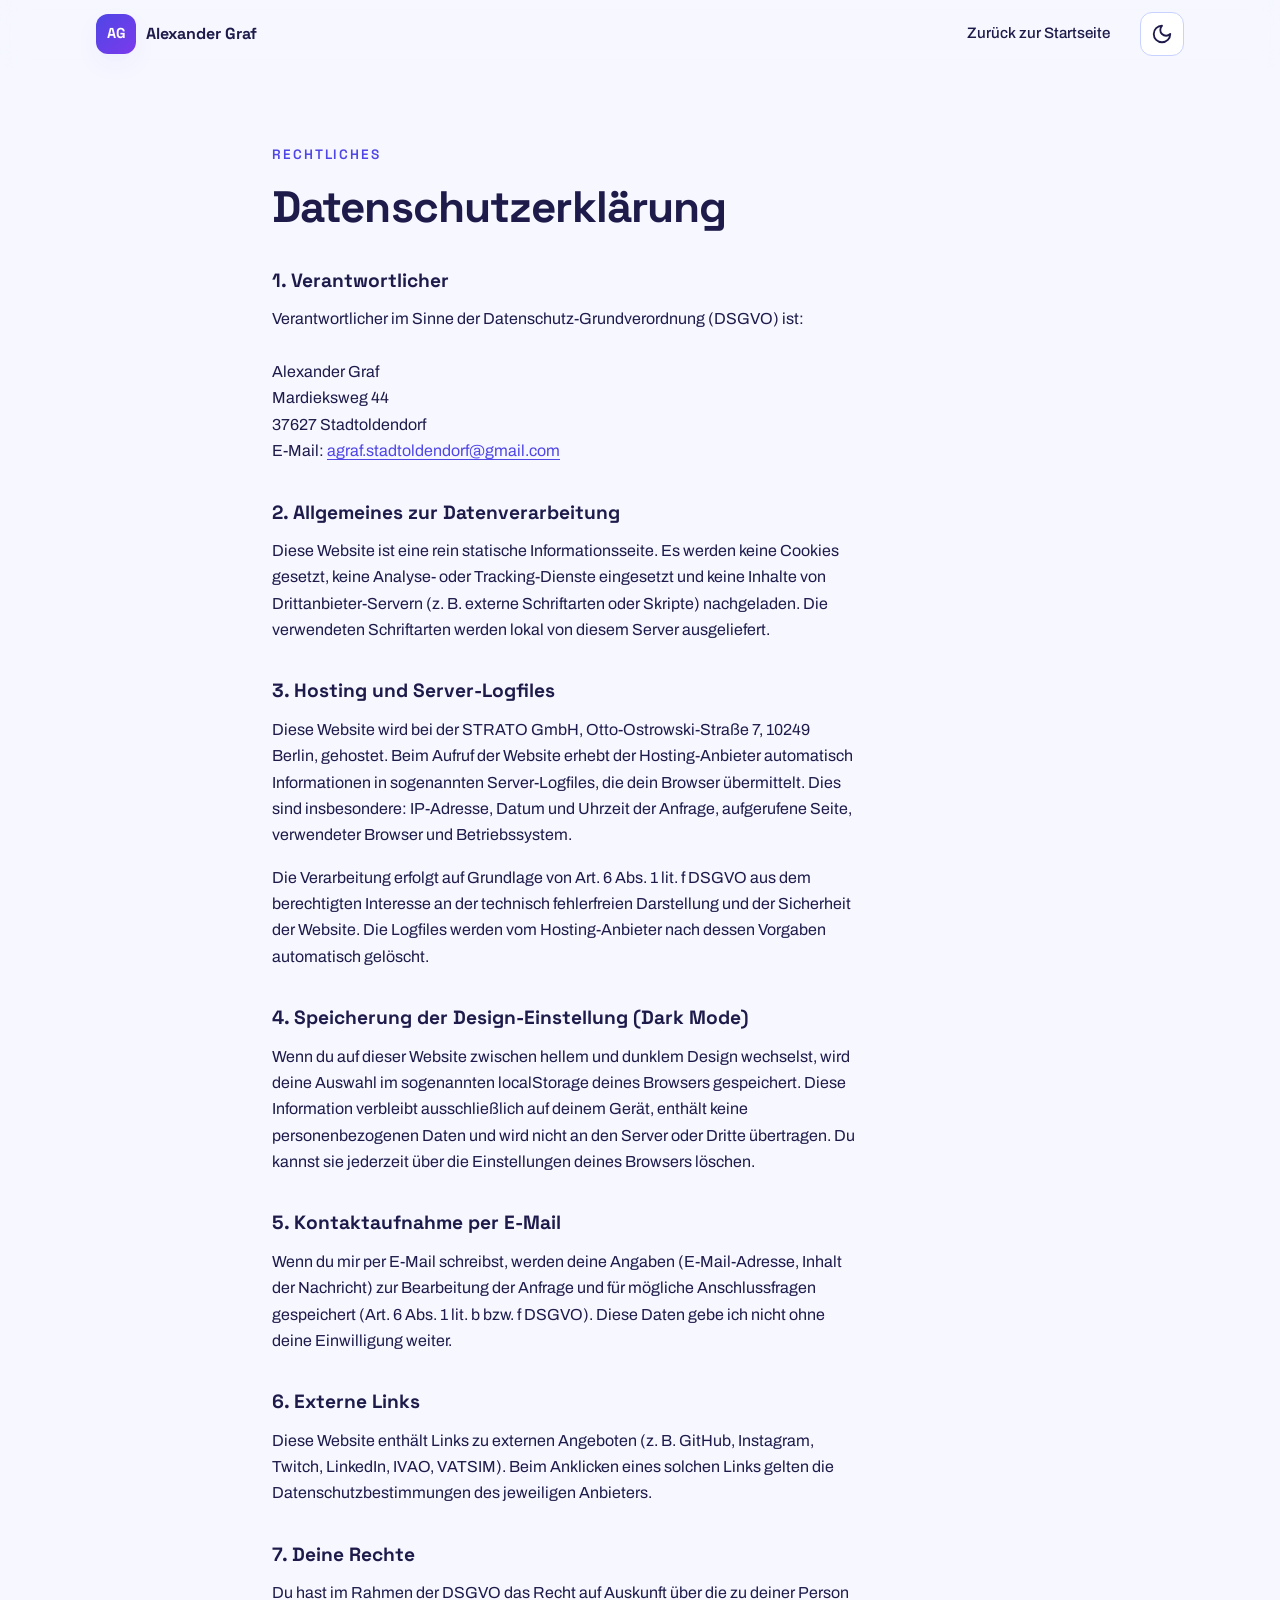
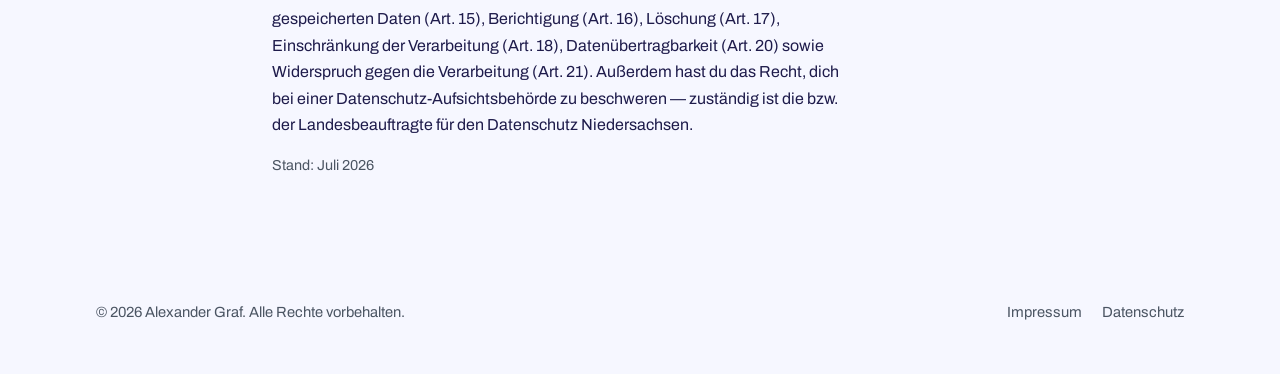
==== datenschutz.html @ ea82a8b1 "Self-host fonts, add Impressum and Datenschutzerklärung Archivo and Space Grotesk are now served loc" ====
<!DOCTYPE html>
<html lang="de">
<head>
  <meta charset="UTF-8">
  <meta name="viewport" content="width=device-width, initial-scale=1">
  <title>Datenschutzerklärung — Alexander Graf</title>
  <meta name="description" content="Datenschutzerklärung der Website von Alexander Graf.">
  <meta name="robots" content="noindex">
  <script>
    // Theme vor dem ersten Rendern setzen, damit nichts aufblitzt
    (function () {
      var saved = localStorage.getItem('theme');
      if (saved === 'dark' || (!saved && window.matchMedia('(prefers-color-scheme: dark)').matches)) {
        document.documentElement.classList.add('dark-mode');
      }
    })();
  </script>
  <link rel="stylesheet" href="css/fonts.css">
  <link rel="stylesheet" href="css/style.css">
  <link rel="icon" href="data:image/svg+xml,<svg xmlns='http://www.w3.org/2000/svg' viewBox='0 0 100 100'><rect width='100' height='100' rx='24' fill='%234F46E5'/><text x='50' y='68' font-size='52' font-family='sans-serif' font-weight='700' fill='white' text-anchor='middle'>AG</text></svg>">
</head>
<body>
  <a class="skip-link" href="#main">Zum Inhalt springen</a>

  <header class="site-header" id="top">
    <nav class="nav" aria-label="Hauptnavigation">
      <a class="nav-logo" href="index.html" aria-label="Zur Startseite">
        <span class="nav-logo-badge">AG</span>
        <span class="nav-logo-text">Alexander&nbsp;Graf</span>
      </a>
      <ul class="nav-menu nav-menu-static" id="nav-menu">
        <li><a href="index.html">Zurück zur Startseite</a></li>
      </ul>
      <div class="nav-actions">
        <button class="theme-toggle" id="themeToggle" type="button" aria-label="Dunklen Modus einschalten">
          <svg class="icon-moon" width="22" height="22" viewBox="0 0 24 24" fill="none" stroke="currentColor" stroke-width="2" stroke-linecap="round" stroke-linejoin="round" aria-hidden="true"><path d="M12 3a6 6 0 0 0 9 9 9 9 0 1 1-9-9Z"/></svg>
          <svg class="icon-sun" width="22" height="22" viewBox="0 0 24 24" fill="none" stroke="currentColor" stroke-width="2" stroke-linecap="round" stroke-linejoin="round" aria-hidden="true"><circle cx="12" cy="12" r="4"/><path d="M12 2v2"/><path d="M12 20v2"/><path d="m4.93 4.93 1.41 1.41"/><path d="m17.66 17.66 1.41 1.41"/><path d="M2 12h2"/><path d="M20 12h2"/><path d="m6.34 17.66-1.41 1.41"/><path d="m19.07 4.93-1.41 1.41"/></svg>
        </button>
      </div>
    </nav>
  </header>

  <main id="main" class="legal-page">
    <div class="container">
      <p class="section-kicker">Rechtliches</p>
      <h1 class="section-title">Datenschutzerklärung</h1>

      <h2>1. Verantwortlicher</h2>
      <p>
        Verantwortlicher im Sinne der Datenschutz-Grundverordnung (DSGVO) ist:<br><br>
        Alexander Graf<br>
        Mardieksweg 44<br>
        37627 Stadtoldendorf<br>
        E-Mail: <a href="mailto:agraf.stadtoldendorf@gmail.com">agraf.stadtoldendorf@gmail.com</a>
      </p>

      <h2>2. Allgemeines zur Datenverarbeitung</h2>
      <p>
        Diese Website ist eine rein statische Informationsseite. Es werden keine Cookies
        gesetzt, keine Analyse- oder Tracking-Dienste eingesetzt und keine Inhalte von
        Drittanbieter-Servern (z.&nbsp;B. externe Schriftarten oder Skripte) nachgeladen.
        Die verwendeten Schriftarten werden lokal von diesem Server ausgeliefert.
      </p>

      <h2>3. Hosting und Server-Logfiles</h2>
      <p>
        Diese Website wird bei der STRATO GmbH, Otto-Ostrowski-Straße 7, 10249 Berlin,
        gehostet. Beim Aufruf der Website erhebt der Hosting-Anbieter automatisch
        Informationen in sogenannten Server-Logfiles, die dein Browser übermittelt.
        Dies sind insbesondere: IP-Adresse, Datum und Uhrzeit der Anfrage, aufgerufene
        Seite, verwendeter Browser und Betriebssystem.
      </p>
      <p>
        Die Verarbeitung erfolgt auf Grundlage von Art. 6 Abs. 1 lit. f DSGVO aus dem
        berechtigten Interesse an der technisch fehlerfreien Darstellung und der Sicherheit
        der Website. Die Logfiles werden vom Hosting-Anbieter nach dessen Vorgaben
        automatisch gelöscht.
      </p>

      <h2>4. Speicherung der Design-Einstellung (Dark Mode)</h2>
      <p>
        Wenn du auf dieser Website zwischen hellem und dunklem Design wechselst, wird deine
        Auswahl im sogenannten localStorage deines Browsers gespeichert. Diese Information
        verbleibt ausschließlich auf deinem Gerät, enthält keine personenbezogenen Daten und
        wird nicht an den Server oder Dritte übertragen. Du kannst sie jederzeit über die
        Einstellungen deines Browsers löschen.
      </p>

      <h2>5. Kontaktaufnahme per E-Mail</h2>
      <p>
        Wenn du mir per E-Mail schreibst, werden deine Angaben (E-Mail-Adresse, Inhalt der
        Nachricht) zur Bearbeitung der Anfrage und für mögliche Anschlussfragen gespeichert
        (Art. 6 Abs. 1 lit. b bzw. f DSGVO). Diese Daten gebe ich nicht ohne deine
        Einwilligung weiter.
      </p>

      <h2>6. Externe Links</h2>
      <p>
        Diese Website enthält Links zu externen Angeboten (z.&nbsp;B. GitHub, Instagram,
        Twitch, LinkedIn, IVAO, VATSIM). Beim Anklicken eines solchen Links gelten die
        Datenschutzbestimmungen des jeweiligen Anbieters.
      </p>

      <h2>7. Deine Rechte</h2>
      <p>
        Du hast im Rahmen der DSGVO das Recht auf Auskunft über die zu deiner Person
        gespeicherten Daten (Art. 15), Berichtigung (Art. 16), Löschung (Art. 17),
        Einschränkung der Verarbeitung (Art. 18), Datenübertragbarkeit (Art. 20) sowie
        Widerspruch gegen die Verarbeitung (Art. 21). Außerdem hast du das Recht, dich bei
        einer Datenschutz-Aufsichtsbehörde zu beschweren — zuständig ist die bzw. der
        Landesbeauftragte für den Datenschutz Niedersachsen.
      </p>

      <p class="legal-updated">Stand: Juli 2026</p>
    </div>
  </main>

  <footer class="site-footer">
    <div class="container footer-inner">
      <p>© <span id="year">2026</span> Alexander Graf. Alle Rechte vorbehalten.</p>
      <ul class="footer-links">
        <li><a href="impressum.html">Impressum</a></li>
        <li><a href="datenschutz.html">Datenschutz</a></li>
      </ul>
    </div>
  </footer>

  <script src="js/main.js" defer></script>
</body>
</html>
---- css/fonts.css ----
/* Lokal gehostete Schriften (kein Google-Server nötig) — Quelle: Fontsource */

@font-face {
  font-family: "Archivo";
  font-style: normal;
  font-weight: 400;
  font-display: swap;
  src: url("../fonts/archivo-latin-400-normal.woff2") format("woff2");
}
@font-face {
  font-family: "Archivo";
  font-style: normal;
  font-weight: 500;
  font-display: swap;
  src: url("../fonts/archivo-latin-500-normal.woff2") format("woff2");
}
@font-face {
  font-family: "Archivo";
  font-style: normal;
  font-weight: 600;
  font-display: swap;
  src: url("../fonts/archivo-latin-600-normal.woff2") format("woff2");
}

@font-face {
  font-family: "Space Grotesk";
  font-style: normal;
  font-weight: 400;
  font-display: swap;
  src: url("../fonts/space-grotesk-latin-400-normal.woff2") format("woff2");
}
@font-face {
  font-family: "Space Grotesk";
  font-style: normal;
  font-weight: 500;
  font-display: swap;
  src: url("../fonts/space-grotesk-latin-500-normal.woff2") format("woff2");
}
@font-face {
  font-family: "Space Grotesk";
  font-style: normal;
  font-weight: 600;
  font-display: swap;
  src: url("../fonts/space-grotesk-latin-600-normal.woff2") format("woff2");
}
@font-face {
  font-family: "Space Grotesk";
  font-style: normal;
  font-weight: 700;
  font-display: swap;
  src: url("../fonts/space-grotesk-latin-700-normal.woff2") format("woff2");
}
---- css/style.css ----
/* ============================================================
   Alexander Graf — Portfolio
   Design: Motion-Driven, verspieltes Indigo + Orange
   ============================================================ */

:root {
  --color-primary: #4F46E5;
  --color-primary-soft: #818CF8;
  --color-on-primary: #FFFFFF;
  --color-accent: #EA580C;
  --color-accent-soft: #FDBA74;
  --color-teal: #0D9488;
  --color-bg: #F6F7FF;
  --color-surface: #FFFFFF;
  --color-fg: #1E1B4B;
  --color-fg-muted: #4B5563;
  --color-border: #C7D2FE;
  --color-dark: #171338;

  --font-display: "Space Grotesk", system-ui, sans-serif;
  --font-body: "Archivo", system-ui, sans-serif;

  --radius-md: 14px;
  --radius-lg: 22px;
  --radius-xl: 32px;

  --shadow-sm: 0 1px 3px rgba(30, 27, 75, 0.08);
  --shadow-md: 0 10px 30px -12px rgba(79, 70, 229, 0.25);
  --shadow-lg: 0 24px 60px -24px rgba(30, 27, 75, 0.35);

  --ease-out: cubic-bezier(0.22, 1, 0.36, 1);
}

*,
*::before,
*::after { box-sizing: border-box; }

html {
  scroll-behavior: smooth;
  scroll-padding-top: 88px;
}

body {
  margin: 0;
  font-family: var(--font-body);
  font-size: 1rem;
  line-height: 1.65;
  color: var(--color-fg);
  background: var(--color-bg);
  -webkit-font-smoothing: antialiased;
}

img, svg { display: inline-block; vertical-align: middle; }

a { color: inherit; }

:focus-visible {
  outline: 3px solid var(--color-primary);
  outline-offset: 3px;
  border-radius: 4px;
}

.container {
  width: min(100% - 2.5rem, 68rem);
  margin-inline: auto;
}

.skip-link {
  position: absolute;
  top: -100px;
  left: 1rem;
  z-index: 1000;
  padding: 0.6rem 1rem;
  background: #4F46E5;
  color: var(--color-on-primary);
  border-radius: var(--radius-md);
  text-decoration: none;
  transition: top 0.2s var(--ease-out);
}
.skip-link:focus { top: 1rem; }

/* ============ Typografie ============ */

.hl { font-style: normal; position: relative; white-space: nowrap; }
.hl::after {
  content: "";
  position: absolute;
  left: -0.1em;
  right: -0.1em;
  bottom: 0.05em;
  height: 0.35em;
  border-radius: 999px;
  z-index: -1;
}
.hl-indigo::after { background: rgba(129, 140, 248, 0.45); }
.hl-orange::after { background: rgba(253, 186, 116, 0.6); }
.hl-teal::after { background: rgba(94, 234, 212, 0.55); }

.section-kicker {
  font-family: var(--font-display);
  font-weight: 600;
  font-size: 0.85rem;
  letter-spacing: 0.14em;
  text-transform: uppercase;
  color: var(--color-primary);
  margin: 0 0 0.5rem;
}
.section-kicker-light { color: var(--color-primary-soft); }

.section-title {
  font-family: var(--font-display);
  font-size: clamp(1.75rem, 4.5vw, 2.75rem);
  font-weight: 700;
  line-height: 1.15;
  letter-spacing: -0.02em;
  margin: 0 0 2.25rem;
}

/* ============ Header / Navigation ============ */

.site-header {
  position: fixed;
  inset: 0 0 auto 0;
  z-index: 100;
  background: rgba(246, 247, 255, 0.82);
  backdrop-filter: blur(12px);
  -webkit-backdrop-filter: blur(12px);
  border-bottom: 1px solid transparent;
  transition: border-color 0.25s, box-shadow 0.25s;
}
.site-header.is-scrolled {
  border-bottom-color: rgba(199, 210, 254, 0.6);
  box-shadow: var(--shadow-sm);
}

.nav {
  display: flex;
  align-items: center;
  gap: 1rem;
  width: min(100% - 2.5rem, 68rem);
  margin-inline: auto;
  min-height: 68px;
}

.nav-actions {
  display: flex;
  align-items: center;
  gap: 0.5rem;
}

.nav-logo {
  display: inline-flex;
  align-items: center;
  gap: 0.6rem;
  text-decoration: none;
  font-family: var(--font-display);
  font-weight: 700;
}
.nav-logo-badge {
  display: grid;
  place-items: center;
  width: 40px;
  height: 40px;
  border-radius: 12px;
  background: linear-gradient(135deg, #4F46E5, #7C3AED);
  color: #fff;
  font-size: 0.9rem;
  box-shadow: var(--shadow-md);
}

.nav-menu {
  display: flex;
  align-items: center;
  gap: 0.4rem;
  list-style: none;
  margin: 0 0 0 auto;
  padding: 0;
}
.nav-menu a {
  display: inline-block;
  padding: 0.55rem 0.9rem;
  border-radius: 999px;
  text-decoration: none;
  font-weight: 500;
  font-size: 0.95rem;
  color: var(--color-fg);
  transition: background-color 0.2s, color 0.2s;
}
.nav-menu a:hover:not(.nav-cta) { background: rgba(129, 140, 248, 0.16); color: var(--color-primary); }
.nav-menu a.is-active:not(.nav-cta) { background: rgba(129, 140, 248, 0.2); color: var(--color-primary); }

.nav-menu .nav-cta {
  background: var(--color-fg);
  color: #fff;
}
.nav-menu .nav-cta:hover { background: var(--color-primary); color: #fff; }

.nav-toggle {
  display: none;
  align-items: center;
  justify-content: center;
  width: 44px;
  height: 44px;
  border: 1px solid var(--color-border);
  border-radius: 12px;
  background: var(--color-surface);
  color: var(--color-fg);
  cursor: pointer;
}
.nav-toggle .icon-close { display: none; }
.nav-toggle[aria-expanded="true"] .icon-menu { display: none; }
.nav-toggle[aria-expanded="true"] .icon-close { display: block; }

.theme-toggle {
  display: flex;
  align-items: center;
  justify-content: center;
  width: 44px;
  height: 44px;
  border: 1px solid var(--color-border);
  border-radius: 12px;
  background: var(--color-surface);
  color: var(--color-fg);
  cursor: pointer;
  transition: color 0.2s, border-color 0.2s, transform 0.2s var(--ease-out);
}
.theme-toggle:hover {
  color: var(--color-primary);
  border-color: var(--color-primary);
  transform: translateY(-1px);
}
.theme-toggle .icon-sun { display: none; }
.dark-mode .theme-toggle .icon-sun { display: block; }
.dark-mode .theme-toggle .icon-moon { display: none; }

/* ============ Buttons ============ */

.btn {
  display: inline-flex;
  align-items: center;
  gap: 0.5rem;
  min-height: 48px;
  padding: 0.75rem 1.5rem;
  border-radius: 999px;
  font-family: var(--font-display);
  font-weight: 600;
  font-size: 1rem;
  text-decoration: none;
  cursor: pointer;
  transition: transform 0.2s var(--ease-out), box-shadow 0.2s, background-color 0.2s, color 0.2s;
}
.btn:hover { transform: translateY(-2px); }
.btn:active { transform: translateY(0) scale(0.98); }

.btn-primary {
  background: linear-gradient(135deg, #4F46E5, #7C3AED);
  color: var(--color-on-primary);
  box-shadow: var(--shadow-md);
}
.btn-primary:hover { box-shadow: 0 16px 40px -12px rgba(79, 70, 229, 0.45); }

.btn-ghost {
  background: transparent;
  color: var(--color-fg);
  border: 2px solid var(--color-border);
}
.btn-ghost:hover { border-color: var(--color-primary); color: var(--color-primary); }

.btn-light {
  background: #fff;
  color: var(--color-dark);
}
.btn-light:hover { box-shadow: 0 16px 40px -16px rgba(0, 0, 0, 0.5); }

/* ============ Hero ============ */

.hero {
  position: relative;
  display: grid;
  align-items: center;
  min-height: 100vh;
  min-height: 100dvh;
  padding: 7.5rem 0 4rem;
  overflow: clip;
}

.hero-bg { position: absolute; inset: 0; z-index: -1; }

.blob {
  position: absolute;
  border-radius: 50%;
  filter: blur(70px);
  opacity: 0.55;
  will-change: transform;
}
.blob-1 {
  width: 34rem; height: 34rem;
  left: -10rem; top: -8rem;
  background: radial-gradient(circle, #818CF8, transparent 65%);
  animation: float-a 14s ease-in-out infinite;
}
.blob-2 {
  width: 28rem; height: 28rem;
  right: -8rem; top: 20%;
  background: radial-gradient(circle, #FDBA74, transparent 65%);
  animation: float-b 18s ease-in-out infinite;
}
.blob-3 {
  width: 24rem; height: 24rem;
  left: 30%; bottom: -12rem;
  background: radial-gradient(circle, #5EEAD4, transparent 65%);
  animation: float-a 22s ease-in-out infinite reverse;
}

@keyframes float-a {
  0%, 100% { transform: translate(0, 0) scale(1); }
  50% { transform: translate(3rem, 2rem) scale(1.08); }
}
@keyframes float-b {
  0%, 100% { transform: translate(0, 0) scale(1); }
  50% { transform: translate(-2.5rem, 3rem) scale(0.94); }
}

.hero-grid {
  position: absolute;
  inset: 0;
  background-image:
    linear-gradient(rgba(79, 70, 229, 0.06) 1px, transparent 1px),
    linear-gradient(90deg, rgba(79, 70, 229, 0.06) 1px, transparent 1px);
  background-size: 44px 44px;
  mask-image: radial-gradient(ellipse 80% 60% at 50% 40%, black 30%, transparent 75%);
  -webkit-mask-image: radial-gradient(ellipse 80% 60% at 50% 40%, black 30%, transparent 75%);
}

.hero-kicker {
  font-family: var(--font-display);
  font-weight: 600;
  color: var(--color-fg-muted);
  margin: 0 0 1rem;
}

.hero-title {
  font-family: var(--font-display);
  font-size: clamp(2rem, 6vw, 3.9rem);
  font-weight: 700;
  line-height: 1.12;
  letter-spacing: -0.025em;
  margin: 0 0 1.25rem;
  max-width: 18ch;
}
.hero-name {
  background: linear-gradient(120deg, var(--color-primary), #7C3AED 55%, var(--color-accent));
  -webkit-background-clip: text;
  background-clip: text;
  color: transparent;
}

.hero-sub {
  font-size: clamp(1.05rem, 2vw, 1.25rem);
  color: var(--color-fg-muted);
  max-width: 46ch;
  margin: 0 0 2rem;
}

.hero-actions {
  display: flex;
  flex-wrap: wrap;
  gap: 0.9rem;
  margin-bottom: 2.25rem;
}

.hero-socials,
.contact-socials {
  display: flex;
  flex-wrap: wrap;
  gap: 0.6rem;
  list-style: none;
  margin: 0;
  padding: 0;
}
.hero-socials a {
  display: grid;
  place-items: center;
  width: 46px;
  height: 46px;
  border-radius: 14px;
  background: var(--color-surface);
  border: 1px solid var(--color-border);
  color: var(--color-fg);
  transition: transform 0.2s var(--ease-out), color 0.2s, border-color 0.2s, box-shadow 0.2s;
}
.hero-socials a:hover {
  transform: translateY(-3px) rotate(-4deg);
  color: var(--color-primary);
  border-color: var(--color-primary);
  box-shadow: var(--shadow-md);
}

.hero-scroll {
  position: absolute;
  left: 50%;
  bottom: 1.6rem;
  transform: translateX(-50%);
  display: grid;
  place-items: center;
  width: 44px;
  height: 44px;
  border-radius: 50%;
  border: 1px solid var(--color-border);
  background: var(--color-surface);
  color: var(--color-fg-muted);
  animation: bob 2.4s ease-in-out infinite;
}
@keyframes bob {
  0%, 100% { transform: translate(-50%, 0); }
  50% { transform: translate(-50%, 8px); }
}

/* ============ Sections ============ */

.section { padding: 5.5rem 0; }
.section-tint {
  background:
    radial-gradient(60rem 30rem at 110% 0%, rgba(253, 186, 116, 0.16), transparent 60%),
    radial-gradient(50rem 26rem at -10% 100%, rgba(129, 140, 248, 0.18), transparent 60%),
    #EEF0FE;
}

/* ============ Über mich ============ */

.about-grid {
  display: grid;
  grid-template-columns: 1.2fr 1fr;
  gap: 3rem;
  align-items: start;
}
.about-text p { margin: 0 0 1.1rem; max-width: 58ch; }
.about-text strong { color: var(--color-primary); }

.about-cards { display: grid; gap: 1rem; }

.fact-card {
  display: grid;
  grid-template-columns: auto 1fr;
  gap: 0.5rem 1rem;
  padding: 1.25rem 1.4rem;
  background: var(--color-surface);
  border: 1px solid rgba(199, 210, 254, 0.7);
  border-radius: var(--radius-lg);
  box-shadow: var(--shadow-sm);
  transition: transform 0.25s var(--ease-out), box-shadow 0.25s;
}
.fact-card:hover { transform: translateY(-4px); box-shadow: var(--shadow-md); }
.fact-card h3 {
  font-family: var(--font-display);
  font-size: 1.05rem;
  margin: 0;
  align-self: center;
}
.fact-card p {
  grid-column: 2;
  margin: 0;
  font-size: 0.95rem;
  color: var(--color-fg-muted);
}
.fact-emoji {
  display: grid;
  place-items: center;
  width: 46px;
  height: 46px;
  border-radius: 14px;
  background: rgba(129, 140, 248, 0.16);
  color: var(--color-primary);
  grid-row: span 2;
}

/* ============ Bento / Stärken ============ */

.bento {
  display: grid;
  grid-template-columns: repeat(3, 1fr);
  gap: 1.1rem;
}
.bento-card {
  padding: 1.6rem 1.7rem;
  background: var(--color-surface);
  border: 1px solid rgba(199, 210, 254, 0.7);
  border-radius: var(--radius-lg);
  box-shadow: var(--shadow-sm);
  transition: transform 0.25s var(--ease-out), box-shadow 0.25s;
}
.bento-card:hover { transform: translateY(-4px); box-shadow: var(--shadow-md); }
.bento-card h3 {
  font-family: var(--font-display);
  font-size: 1.15rem;
  margin: 0 0 0.5rem;
}
.bento-card p { margin: 0; color: var(--color-fg-muted); }
.bento-wide { grid-column: span 2; }
.bento-full { grid-column: 1 / -1; }
.bento-accent {
  background: linear-gradient(135deg, var(--color-primary), #7C3AED);
  border: none;
}
.bento-accent h3, .bento-accent p { color: #fff; }
.bento-accent p { opacity: 0.9; }

.bento-tags { margin-top: 1rem; display: flex; flex-wrap: wrap; gap: 0.5rem; }

.tag {
  display: inline-block;
  padding: 0.3rem 0.75rem;
  border-radius: 999px;
  background: rgba(129, 140, 248, 0.14);
  color: var(--color-primary);
  font-family: var(--font-display);
  font-size: 0.8rem;
  font-weight: 600;
}

/* ============ Projekte ============ */

.projects-grid {
  display: grid;
  grid-template-columns: repeat(3, 1fr);
  gap: 1.4rem;
}
.projects-grid-2 { grid-template-columns: repeat(2, 1fr); }

.project-card {
  display: flex;
  flex-direction: column;
  background: var(--color-surface);
  border: 1px solid rgba(199, 210, 254, 0.7);
  border-radius: var(--radius-xl);
  overflow: clip;
  box-shadow: var(--shadow-sm);
  transition: transform 0.25s var(--ease-out), box-shadow 0.25s;
}
.project-card:hover { transform: translateY(-6px); box-shadow: var(--shadow-lg); }

.project-visual {
  display: grid;
  place-items: center;
  aspect-ratio: 16 / 8;
  color: #fff;
}
.project-visual svg { transition: transform 0.3s var(--ease-out); }
.project-card:hover .project-visual svg { transform: scale(1.15) rotate(-4deg); }

.project-visual-indigo { background: linear-gradient(135deg, #4F46E5, #7C3AED); }
.project-visual-orange { background: linear-gradient(135deg, #EA580C, #F59E0B); }
.project-visual-teal { background: linear-gradient(135deg, #0D9488, #0EA5E9); }

.project-body {
  display: flex;
  flex-direction: column;
  flex: 1;
  gap: 0.75rem;
  padding: 1.4rem 1.5rem 1.6rem;
}
.project-body h3 {
  font-family: var(--font-display);
  font-size: 1.2rem;
  margin: 0;
}
.project-body > p { margin: 0; color: var(--color-fg-muted); font-size: 0.97rem; flex: 1; }

.project-meta { display: flex; flex-wrap: wrap; gap: 0.4rem; }

.project-link {
  display: inline-flex;
  align-items: center;
  gap: 0.35rem;
  min-height: 44px;
  font-family: var(--font-display);
  font-weight: 600;
  color: var(--color-primary);
  text-decoration: none;
}
.project-link:hover { text-decoration: underline; text-underline-offset: 4px; }
.project-link svg { transition: transform 0.2s var(--ease-out); }
.project-link:hover svg { transform: translate(2px, -2px); }
.project-link-muted { color: var(--color-fg-muted); cursor: default; }

/* ============ Buchen / Angebote ============ */

.service-card .project-body { gap: 0.85rem; }
.service-card .project-body > p:first-of-type { flex: 1; }

.service-card .project-body > .service-refs-title {
  flex: none;
  margin: 0;
  font-family: var(--font-display);
  font-weight: 600;
  font-size: 0.78rem;
  letter-spacing: 0.12em;
  text-transform: uppercase;
  color: var(--color-fg-muted);
}

.service-refs {
  list-style: none;
  margin: 0;
  padding: 0;
  display: grid;
  gap: 0.4rem;
  font-size: 0.95rem;
}
.service-refs li {
  display: flex;
  align-items: baseline;
  gap: 0.55rem;
}
.service-refs li::before {
  content: "✓";
  flex: none;
  font-family: var(--font-display);
  font-weight: 700;
  color: var(--color-primary);
}
.service-refs-spark li::before { content: "✦"; color: var(--color-accent); }
.service-refs-note li::before { content: "♪"; color: var(--color-teal); }

.services-cta {
  margin-top: 2.5rem;
  text-align: center;
}
.services-cta-text {
  margin: 0 0 1.1rem;
  color: var(--color-fg-muted);
  font-size: 1.05rem;
}

/* ============ Kontakt ============ */

.contact-card {
  position: relative;
  overflow: clip;
  padding: clamp(2.5rem, 6vw, 4.5rem);
  border-radius: var(--radius-xl);
  background: var(--color-dark);
  color: #fff;
  text-align: center;
  box-shadow: var(--shadow-lg);
}
.contact-bg { position: absolute; inset: 0; z-index: 0; }
.blob-contact-1 {
  width: 26rem; height: 26rem;
  left: -8rem; top: -10rem;
  background: radial-gradient(circle, rgba(129, 140, 248, 0.5), transparent 65%);
  animation: float-a 16s ease-in-out infinite;
}
.blob-contact-2 {
  width: 22rem; height: 22rem;
  right: -6rem; bottom: -10rem;
  background: radial-gradient(circle, rgba(234, 88, 12, 0.45), transparent 65%);
  animation: float-b 20s ease-in-out infinite;
}
.contact-card > *:not(.contact-bg) { position: relative; z-index: 1; }

.contact-title {
  font-family: var(--font-display);
  font-size: clamp(1.6rem, 4vw, 2.5rem);
  line-height: 1.2;
  letter-spacing: -0.02em;
  margin: 0 0 0.9rem;
}
.contact-sub {
  color: rgba(255, 255, 255, 0.75);
  max-width: 44ch;
  margin: 0 auto 1.8rem;
}

.contact-socials {
  justify-content: center;
  margin-top: 2.2rem;
}
.contact-socials a {
  display: inline-flex;
  align-items: center;
  gap: 0.5rem;
  min-height: 46px;
  padding: 0.5rem 1.05rem;
  border-radius: 999px;
  border: 1px solid rgba(255, 255, 255, 0.25);
  color: #fff;
  text-decoration: none;
  font-family: var(--font-display);
  font-weight: 500;
  font-size: 0.92rem;
  transition: background-color 0.2s, transform 0.2s var(--ease-out), border-color 0.2s;
}
.contact-socials a:hover {
  background: rgba(255, 255, 255, 0.12);
  border-color: rgba(255, 255, 255, 0.5);
  transform: translateY(-2px);
}

.discord-copy {
  display: inline-flex;
  align-items: center;
  gap: 0.5rem;
  min-height: 46px;
  padding: 0.5rem 1.05rem;
  border-radius: 999px;
  border: 1px solid rgba(255, 255, 255, 0.25);
  background: transparent;
  color: #fff;
  font-family: var(--font-display);
  font-weight: 500;
  font-size: 0.92rem;
  cursor: pointer;
  transition: background-color 0.2s, transform 0.2s var(--ease-out), border-color 0.2s;
}
.discord-copy:hover {
  background: rgba(255, 255, 255, 0.12);
  border-color: rgba(255, 255, 255, 0.5);
  transform: translateY(-2px);
}

/* ============ Footer ============ */

.site-footer {
  padding: 2rem 0 2.5rem;
  color: var(--color-fg-muted);
  font-size: 0.92rem;
}
.footer-inner {
  display: flex;
  flex-wrap: wrap;
  align-items: center;
  justify-content: space-between;
  gap: 1rem;
}
.footer-inner p { margin: 0; }
.footer-top {
  display: inline-flex;
  align-items: center;
  gap: 0.35rem;
  min-height: 44px;
  font-family: var(--font-display);
  font-weight: 600;
  color: var(--color-fg);
  text-decoration: none;
}
.footer-top:hover { color: var(--color-primary); }

.footer-links {
  display: flex;
  flex-wrap: wrap;
  gap: 0.35rem 1.25rem;
  list-style: none;
  margin: 0;
  padding: 0;
}
.footer-links a {
  display: inline-flex;
  align-items: center;
  min-height: 44px;
  color: var(--color-fg-muted);
  text-decoration: none;
}
.footer-links a:hover { color: var(--color-primary); text-decoration: underline; text-underline-offset: 4px; }

/* ============ Rechtliche Seiten ============ */

.legal-page {
  padding: 9rem 0 4rem;
}
.legal-page .container { max-width: 46rem; }
.legal-page h1 { margin-bottom: 1.5rem; }
.legal-page h2 {
  font-family: var(--font-display);
  font-size: 1.2rem;
  margin: 2rem 0 0.6rem;
}
.legal-page p { margin: 0 0 1rem; max-width: 65ch; }
.legal-page a { color: var(--color-primary); text-underline-offset: 3px; }
.legal-updated { margin-top: 2.5rem; color: var(--color-fg-muted); font-size: 0.9rem; }

/* ============ Scroll-Reveal ============ */

.reveal {
  opacity: 0;
  transform: translateY(24px);
  transition:
    opacity 0.6s var(--ease-out) var(--d, 0s),
    transform 0.6s var(--ease-out) var(--d, 0s);
}
.reveal.is-visible {
  opacity: 1;
  transform: none;
}

/* Ohne JS: alles sichtbar lassen */
.no-observer .reveal { opacity: 1; transform: none; }

/* ============ Responsive ============ */

@media (max-width: 900px) {
  .about-grid { grid-template-columns: 1fr; gap: 2rem; }
  .bento { grid-template-columns: 1fr 1fr; }
  .bento-wide { grid-column: span 2; }
  .projects-grid { grid-template-columns: 1fr 1fr; }
  .services-grid > .service-card:last-child { grid-column: span 2; }
}

@media (max-width: 640px) {
  .section { padding: 4rem 0; }

  .nav-toggle { display: flex; }
  .nav-actions { margin-left: auto; }
  .nav-menu {
    position: absolute;
    top: calc(100% + 0.5rem);
    right: 1.25rem;
    left: 1.25rem;
    flex-direction: column;
    align-items: stretch;
    padding: 0.75rem;
    background: var(--color-surface);
    border: 1px solid var(--color-border);
    border-radius: var(--radius-lg);
    box-shadow: var(--shadow-lg);
    display: none;
  }
  .nav-menu.is-open { display: flex; }
  .nav-menu a { display: block; text-align: center; padding: 0.8rem 1rem; }

  /* Statisches Menü der Unterseiten (kein Hamburger vorhanden) bleibt sichtbar */
  .nav-menu-static {
    display: flex;
    position: static;
    flex-direction: row;
    padding: 0;
    margin-left: auto;
    background: transparent;
    border: none;
    box-shadow: none;
  }
  .nav-menu-static a { padding: 0.55rem 0.9rem; }

  .bento { grid-template-columns: 1fr; }
  .bento-wide { grid-column: auto; }
  .projects-grid { grid-template-columns: 1fr; }
  .services-grid > .service-card:last-child { grid-column: auto; }
  .hero-scroll { display: none; }
}

/* ============ Dark Mode ============ */

.dark-mode {
  --color-primary: #818CF8;
  --color-bg: #12111F;
  --color-surface: #1E1C33;
  --color-fg: #EDEDF7;
  --color-fg-muted: #A7A5C4;
  --color-border: #37345C;

  --shadow-sm: 0 1px 3px rgba(0, 0, 0, 0.4);
  --shadow-md: 0 10px 30px -12px rgba(0, 0, 0, 0.55);
  --shadow-lg: 0 24px 60px -24px rgba(0, 0, 0, 0.7);
}

.dark-mode body { background: var(--color-bg); color: var(--color-fg); }

.dark-mode .site-header { background: rgba(18, 17, 31, 0.82); }
.dark-mode .site-header.is-scrolled { border-bottom-color: rgba(55, 52, 92, 0.7); }

.dark-mode .nav-menu a:hover:not(.nav-cta) { background: rgba(129, 140, 248, 0.14); }
.dark-mode .nav-menu a.is-active:not(.nav-cta) { background: rgba(129, 140, 248, 0.18); }
.dark-mode .nav-menu .nav-cta { background: #EDEDF7; color: #12111F; }
.dark-mode .nav-menu .nav-cta:hover { background: #4F46E5; color: #fff; }

.dark-mode .hl-indigo::after { background: rgba(99, 102, 241, 0.42); }
.dark-mode .hl-orange::after { background: rgba(234, 88, 12, 0.45); }
.dark-mode .hl-teal::after { background: rgba(13, 148, 136, 0.5); }

.dark-mode .blob { opacity: 0.32; }
.dark-mode .hero-grid {
  background-image:
    linear-gradient(rgba(129, 140, 248, 0.07) 1px, transparent 1px),
    linear-gradient(90deg, rgba(129, 140, 248, 0.07) 1px, transparent 1px);
}

.dark-mode .section-tint {
  background:
    radial-gradient(60rem 30rem at 110% 0%, rgba(234, 88, 12, 0.1), transparent 60%),
    radial-gradient(50rem 26rem at -10% 100%, rgba(99, 102, 241, 0.14), transparent 60%),
    #161426;
}

.dark-mode .fact-card,
.dark-mode .bento-card,
.dark-mode .project-card {
  border-color: rgba(82, 78, 130, 0.55);
}

.dark-mode .tag { background: rgba(129, 140, 248, 0.16); color: #A5B4FC; }
.dark-mode .service-refs li::before { color: #A5B4FC; }
.dark-mode .service-refs-spark li::before { color: #FDBA74; }
.dark-mode .service-refs-note li::before { color: #5EEAD4; }
.dark-mode .about-text strong { color: #A5B4FC; }
.dark-mode .section-kicker { color: #A5B4FC; }
.dark-mode .project-link { color: #A5B4FC; }
.dark-mode .project-link-muted { color: var(--color-fg-muted); }

.dark-mode .contact-card {
  border: 1px solid rgba(129, 140, 248, 0.3);
  background: #14112B;
}

/* ============ Reduced Motion ============ */

@media (prefers-reduced-motion: reduce) {
  html { scroll-behavior: auto; }
  *,
  *::before,
  *::after {
    animation-duration: 0.01ms !important;
    animation-iteration-count: 1 !important;
    transition-duration: 0.01ms !important;
  }
  .reveal { opacity: 1; transform: none; }
}
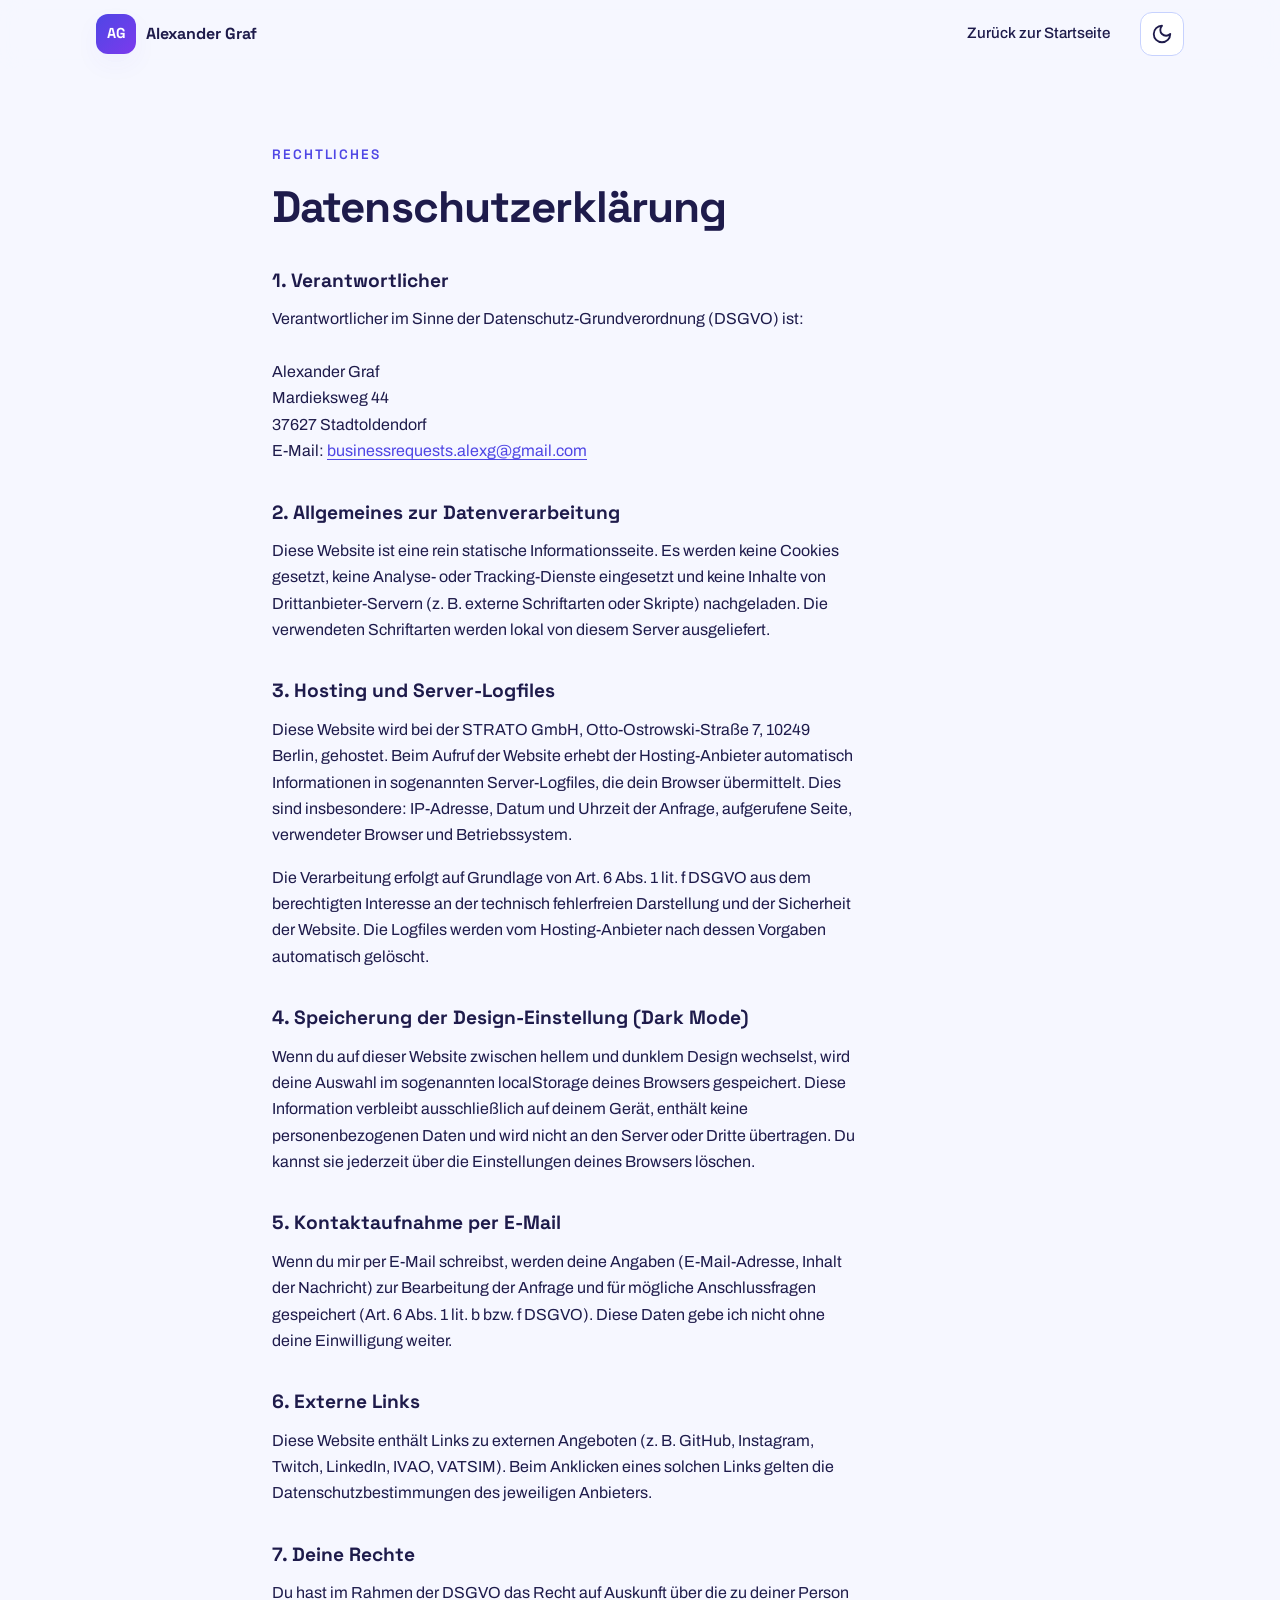
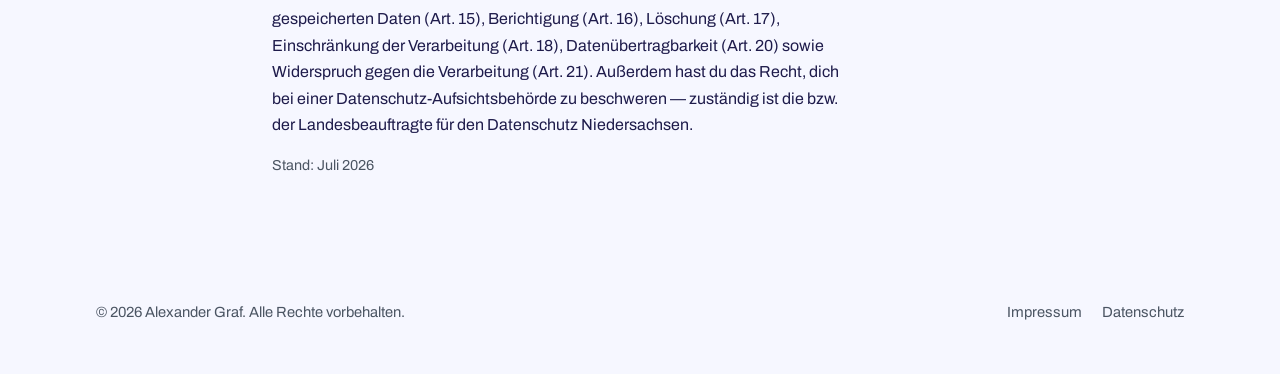
==== commit d2c88c30: "Update email contact for data protection officer" ====
--- a/datenschutz.html
+++ b/datenschutz.html
@@ -51,7 +51,7 @@
         Alexander Graf<br>
         Mardieksweg 44<br>
         37627 Stadtoldendorf<br>
-        E-Mail: <a href="mailto:agraf.stadtoldendorf@gmail.com">agraf.stadtoldendorf@gmail.com</a>
+        E-Mail: <a href="mailto:businessrequests.alexg@gmail.com">businessrequests.alexg@gmail.com</a>
       </p>
 
       <h2>2. Allgemeines zur Datenverarbeitung</h2>
